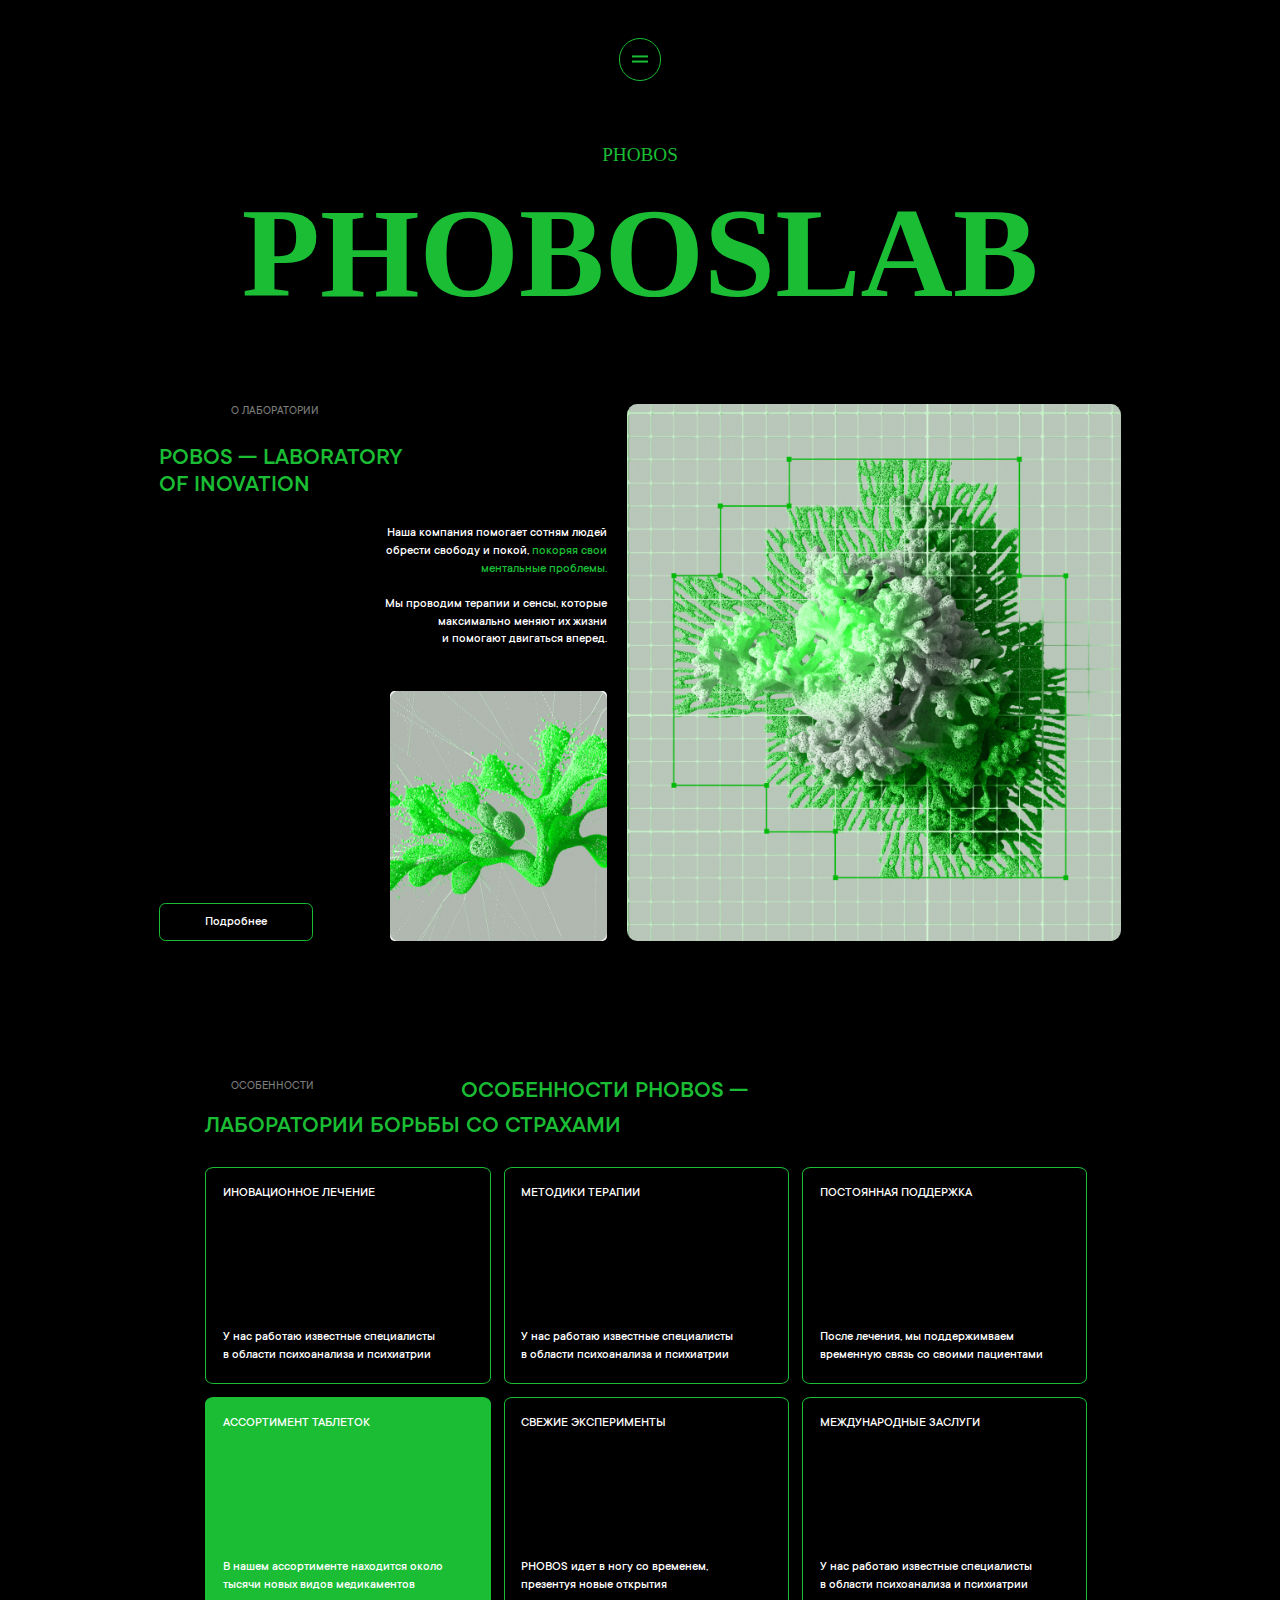
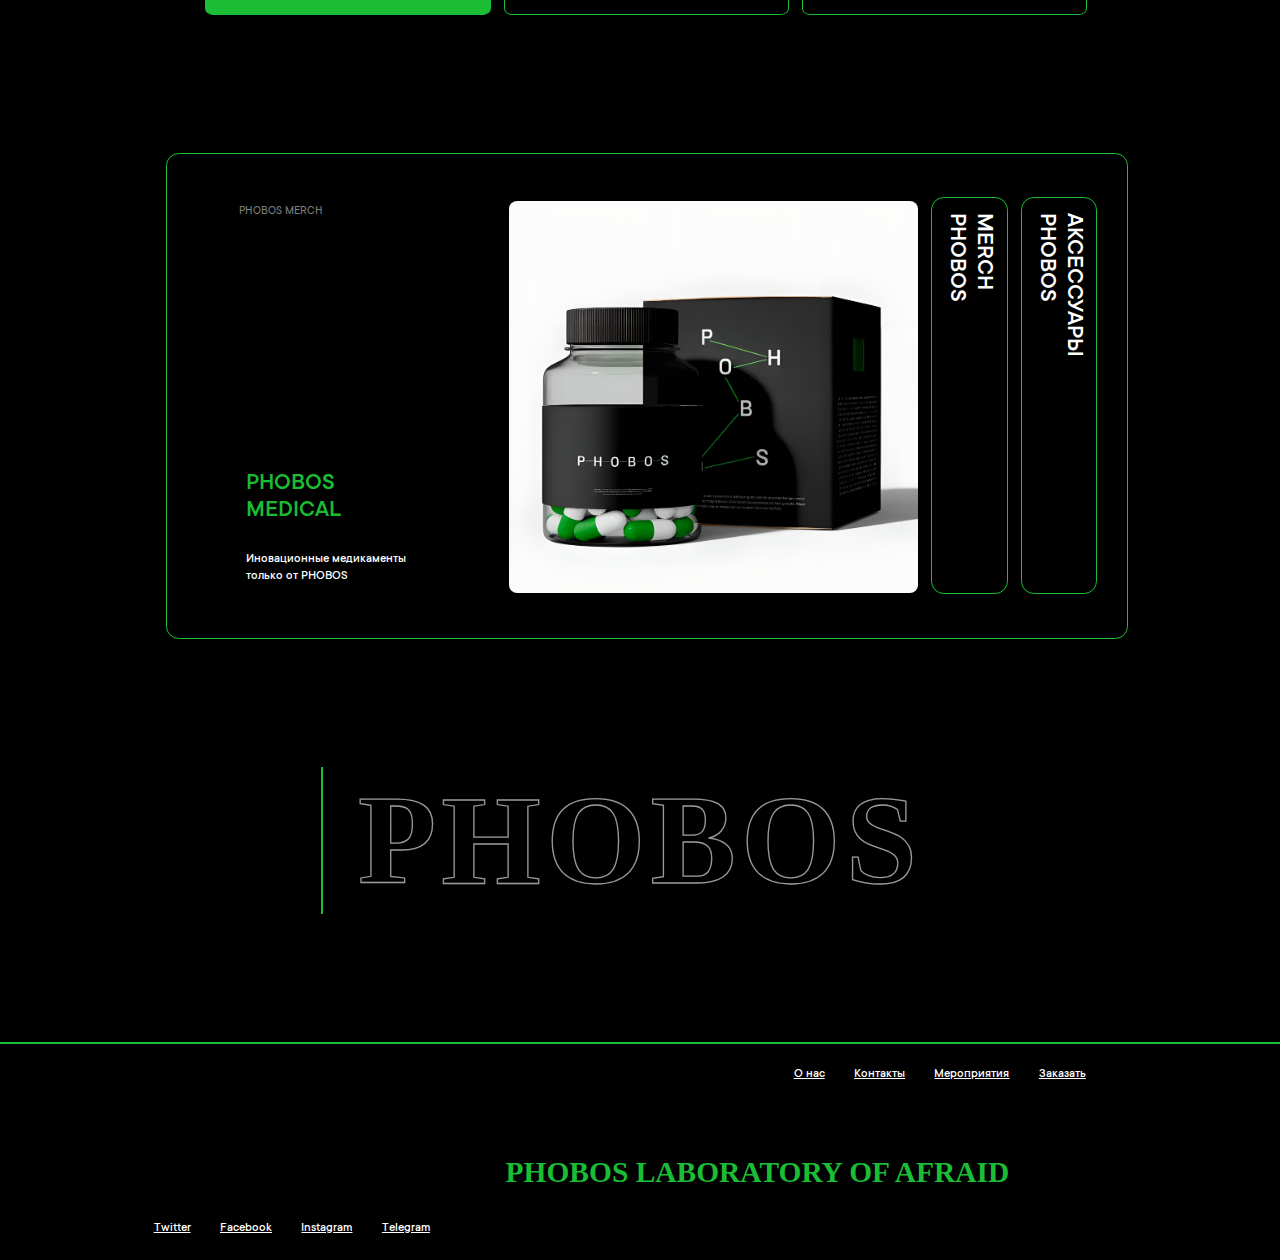
==== aboutus.html @ 40f947c8 "Add files via upload" ====
<!DOCTYPE html>
<html lang="en">
<head>
    <meta charset="UTF-8">
    <meta name="viewport" content="width=device-width, initial-scale=1.0">
    <link rel="stylesheet" href="stylesheets/style.css" type="text/css">
    <link rel="stylesheet" href="stylesheets/aboutus.css" type="text/css">
    <title>PHOBOS</title>
    <link rel="icon" type="image/x-icon" href="images/icon.svg">
</head>
<body>
    <div class="menu-block">
        <nav class="menu-nav">
          <a href="aboutus.html"><span class="maincolor">о нас</span></a>
          <a href="phobosmerch.html">заказать</a>
          <a href="index.html">контакты</a>
          <a href="phobosevent.html">мероприятия</a>
        </nav>
        
        <a href="main.html" class="menu-btn">
          <span></span>
        </a>
        
    </div>

    <a href="main.html" class="phobos_menu">phobos</a>

    <h1>Phoboslab</h1>

    <div class="block1">
        <div class="block1_0  _anim-items _anim_no_hide">
            <h5>О ЛАБОРАТОРИИ</h5>
            <h6 class="colortext">pobos — laboratory <br> of inovation</h6>
            <p class="mainp">Наша компания помогает сотням людей <br> обрести свободу и покой, <span class="colortext">покоряя свои <br> ментальные проблемы.</span> <br> <br> Мы проводим терапии и сенсы, которые <br> максимально меняют их жизни <br> и помогают двигаться вперед.</p>
            <div class="picandbutton">
                <button class="btn-go">
                    <span class="text-container">
                      <span class="text">Подробнее</span>
                    </span>
                </button>
                <img src="images/aboutuspic1.jpg" alt="" class="aboutuspic1">
            </div>
        </div>
        <div class="block1_1 _anim-items _anim_no_hide">
            <img src="images/aboutuspic2.jpg" alt="" class="aboutuspic2">
        </div>
    </div>

    <div class="block2">
        <div class="block2_0  _anim-items _anim_no_hide">
            <h5 class="h5_2">ОСОБЕННОСТИ</h5>
            <h6 class="colortext" id="h6one">особенности phobos — </h6>
            <h6 class="colortext" id="h6two">лаборатории борьбы со страхами</h6>
            <div class="wrapper">
                <div class="grid">
                    <p class="title1">ИНОВАЦИОННОЕ ЛЕЧЕНИЕ</p>
                    <p class="text1">У нас работаю известные специалисты <br> в области психоанализа и психиатрии</p>
                </div>
                <div class="grid">
                    <p class="title1">МЕТОДИКИ ТЕРАПИИ</p>
                    <p class="text1">У нас работаю известные специалисты <br> в области психоанализа и психиатрии</p>
                </div>
                <div class="grid">
                    <p class="title1">ПОСТОЯННАЯ ПОДДЕРЖКА</p>
                    <p class="text1">После лечения, мы поддержимваем <br> временную связь со своими пациентами</p>
                </div>
                <div class="grid colorgrid">
                    <p class="title1">АССОРТИМЕНТ ТАБЛЕТОК</p>
                    <p class="text1">В нашем ассортименте находится около <br> тысячи новых видов медикаментов</p>
                </div>
                <div class="grid">
                    <p class="title1">СВЕЖИЕ ЭКСПЕРИМЕНТЫ</p>
                    <p class="text1">PHOBOS идет в ногу со временем, <br> презентуя новые открытия</p>
                </div>
                <div class="grid">
                    <p class="title1">МЕЖДУНАРОДНЫЕ ЗАСЛУГИ</p>
                    <p class="text1">У нас работаю известные специалисты <br> в области психоанализа и психиатрии</p>
                </div>
            </div>
        </div>
    </div>

    <div class="block3">
        <h5 class="h5_3">PHOBOS MERCH</h5>
        <div class="merch">
            <div>
                <h6 class="colortext">phobos <br> medical</h6>
                <p>Иновационные медикаменты <br> только от PHOBOS</p>
            </div>
            <div>
                <img src="images/aboutuspic3.png" alt="" class="aboutuspic3">
            </div>
            <div class="merchostphobos">
                <h6 class="transformtext">merch <br> phobos</h6>
            </div>
            <div class="merchostphobos merch_end">
                <h6 class="transformtext">Аксессуары <br> phobos</h6>
            </div>
        </div>
    </div>

    <button data-text="Awesome" class="button">
        <span class="actual-text">&nbsp;PHOBOS&nbsp;</span>
        <span class="hover-text" aria-hidden="true">&nbsp;PHOBOS&nbsp;</span>
    </button>

    <div class="footer">
        <hr class="hrdone">
        <nav>
          <ul class="ulfooter">
            <li class="lifooter">О нас</li>
            <li class="lifooter">Контакты</li>
            <li class="lifooter"><span class="colortext"></span>Мероприятия</span></li>
            <li class="lifooter">Заказать</li>
          </ul>
        </nav>
    
        <h2 class="h2footer">PHOBOS LABORATORY OF AFRAID</h2>
    
        <nav>
          <ul class="ulfooter end">
            <li class="lifooter">Twitter</li>
            <li class="lifooter">Facebook</li>
            <li class="lifooter">Instagram</li>
            <li class="lifooter">Telegram</li>
          </ul>
        </nav>
        
    </div>



    <script src="https://cdnjs.cloudflare.com/ajax/libs/jquery/3.3.1/jquery.min.js"></script>
    <script src="javascript/js.js"></script>
</body>
</html>
---- stylesheets/style.css ----
@import "reset.css";
@import "font-PPTelegraf.css";
@import "font-TTCommons.css";
@import "content.css";
---- stylesheets/aboutus.css ----
.block1 {
    display: flex;
    justify-content: center;
    margin-top: 6.8vw;
}

.block1_1 {
    display: flex;
    justify-content: space-between;
}


.block1_1 {
    transform: translate(120%,0);
    opacity: 0;
    transition: 0.8s ease 0s;
}

.block1_1._active {
    transform: translate(0);
    opacity: 1;
    transition: 0.8s ease 0.4s;
}

.block1_0 {
    transform: translate(-120%, 0);
    opacity: 0;
    transition: 0.8s ease 0s;
}

.block1_0._active {
    transform: translate(0);
    opacity: 1;
    transition: 0.8s ease 0.4s;
}


h5 {
    font-family: 'TTCommons-Regular';
    font-size: 0.9vw;
    line-height: 138.5%;
    color: rgba(255, 255, 255, 0.5);
    margin-left: 5.6vw;
}

.h5_2 {
    margin-left: 2vw;
}

.mainp {
    text-align: right;
}

.aboutuspic1 {
    width: 17vw;
    height: auto;
    margin-top: 2.5vw;
    float: right;
    transition: 0.4s ease;
}

.aboutuspic1:hover {
    transform: scale(1.02);
}

.aboutuspic2 {
    width: 38.6vw;
    height: auto;
    margin-left: 1.5vw;
    transition: 0.4s ease;
}

.aboutuspic2:hover {
    transform: scale(1.02);
}

.picandbutton {
    display: flex;
    justify-content: space-between;
    align-items: flex-end;
}


.btn-go {
    display: block;
    box-sizing: border-box;
    width: 12vw;
    height: 3vw;
    border: 0.12vw solid #1ABD34;
    background-color: transparent;
    border-radius: 0.5vw;
    margin-right: 6vw;
    cursor: pointer;
    transition: all 1s;
    position: relative;
    overflow: hidden;
  
    &
    span {
      color: #ffffff;
    font-family: 'TTCommons-Medium';
    font-weight: 500;
    font-size: 1vw;
    }
}


.block2 {
    display: flex;
    flex-direction: column;
    align-items: center;
    margin-top: 10.8vw;
    margin-left: 1vw;
}

.block2_0 {
    transform: translate(0, 120%);
    opacity: 0;
    transition: 0.8s ease 0s;
}

.block2_0._active {
    transform: translate(0);
    opacity: 1;
    transition: 0.8s ease 0.4s;
}

#h6one {
    margin-top: -1.3vw;
    margin-left: 20vw;
}

#h6two {
    margin-top: -1.3vw;
}

.wrapper {
    display: grid;
    grid-template-columns: repeat(3, 0fr);
    grid-column-gap: 1vw;
    grid-row-gap: 1vw;
}

.grid {
    width: 22.3vw;
    height: 17vw;
    border-radius: 3%;
    border: 0.12vw solid #1ABD34;
    display: flex;
    justify-content: space-between;
    flex-direction: column;
    transition: 0.6s ease;
}

.grid:hover {
    background-color: #1ABD34;
    transform: scale(1.02);
}

.colorgrid {
    background-color: #1ABD34;
}
 
.title1, .text1 {
    margin-left: 1.3vw;
}

.title1 {
    margin-top: 1.3vw;
}

.text1 {
    margin-bottom: 0.7vw;
}



.block3 {
    display: flex;
    margin-left: 13vw;
    margin-top: 10.8vw;
    width: 75.1vw;
    height: 38vw;
    border-radius: 1vw;
    border: 0.12vw solid #1ABD34;
}

.h5_3 {
    margin-top: 50px;
}

.merch {
    display: flex;
    flex-direction: row;
    align-items: flex-end;
    margin-left: -6vw;
    margin-bottom: 3.3vw;
}

.aboutuspic3 {
    width: 32vw;
    height: auto;
    margin-left: 8vw;
}

.merchostphobos {
    width: 6vw;
    height: 31vw;
    border-radius: 1vw;
    border: 0.12vw solid #1ABD34;
    margin-left: 1vw;
    margin-bottom: 0.2vw;
}

.merch_end {
    float: left;
}

.transformtext {
    transform: rotate(90deg);
    text-align: end;
}


.button {
    height: auto;
    background: transparent;
    padding: 0;
    border: none;
    display: block;
    margin: 10vw auto;
  }
  

  .button {
    letter-spacing: 0.4vw;
    text-decoration: none;
    font-size: 10vw;
    font-family: 'pp-telegraf-ultra';
    font-weight: 800;
    position: relative;
    text-transform: uppercase;
    color: transparent;
    -webkit-text-stroke: 0.1vw rgba(255,255,255,0.6);
  }

  .hover-text {
    position: absolute;
    box-sizing: border-box;
    content: attr(data-text);
    color: #1ABD34;
    width: 0vw;
    inset: 0;
    border-right: 0.17vw solid #1ABD34;
    overflow: hidden;
    transition: 0.5s;
    -webkit-text-stroke: 0.1vw #1ABD34;
  }

  .button:hover .hover-text {
    width: 100%;
    filter: drop-shadow(0 0 0.6vw #1ABD34);
  }


  ul {
    margin-top: 1.7vw;
}
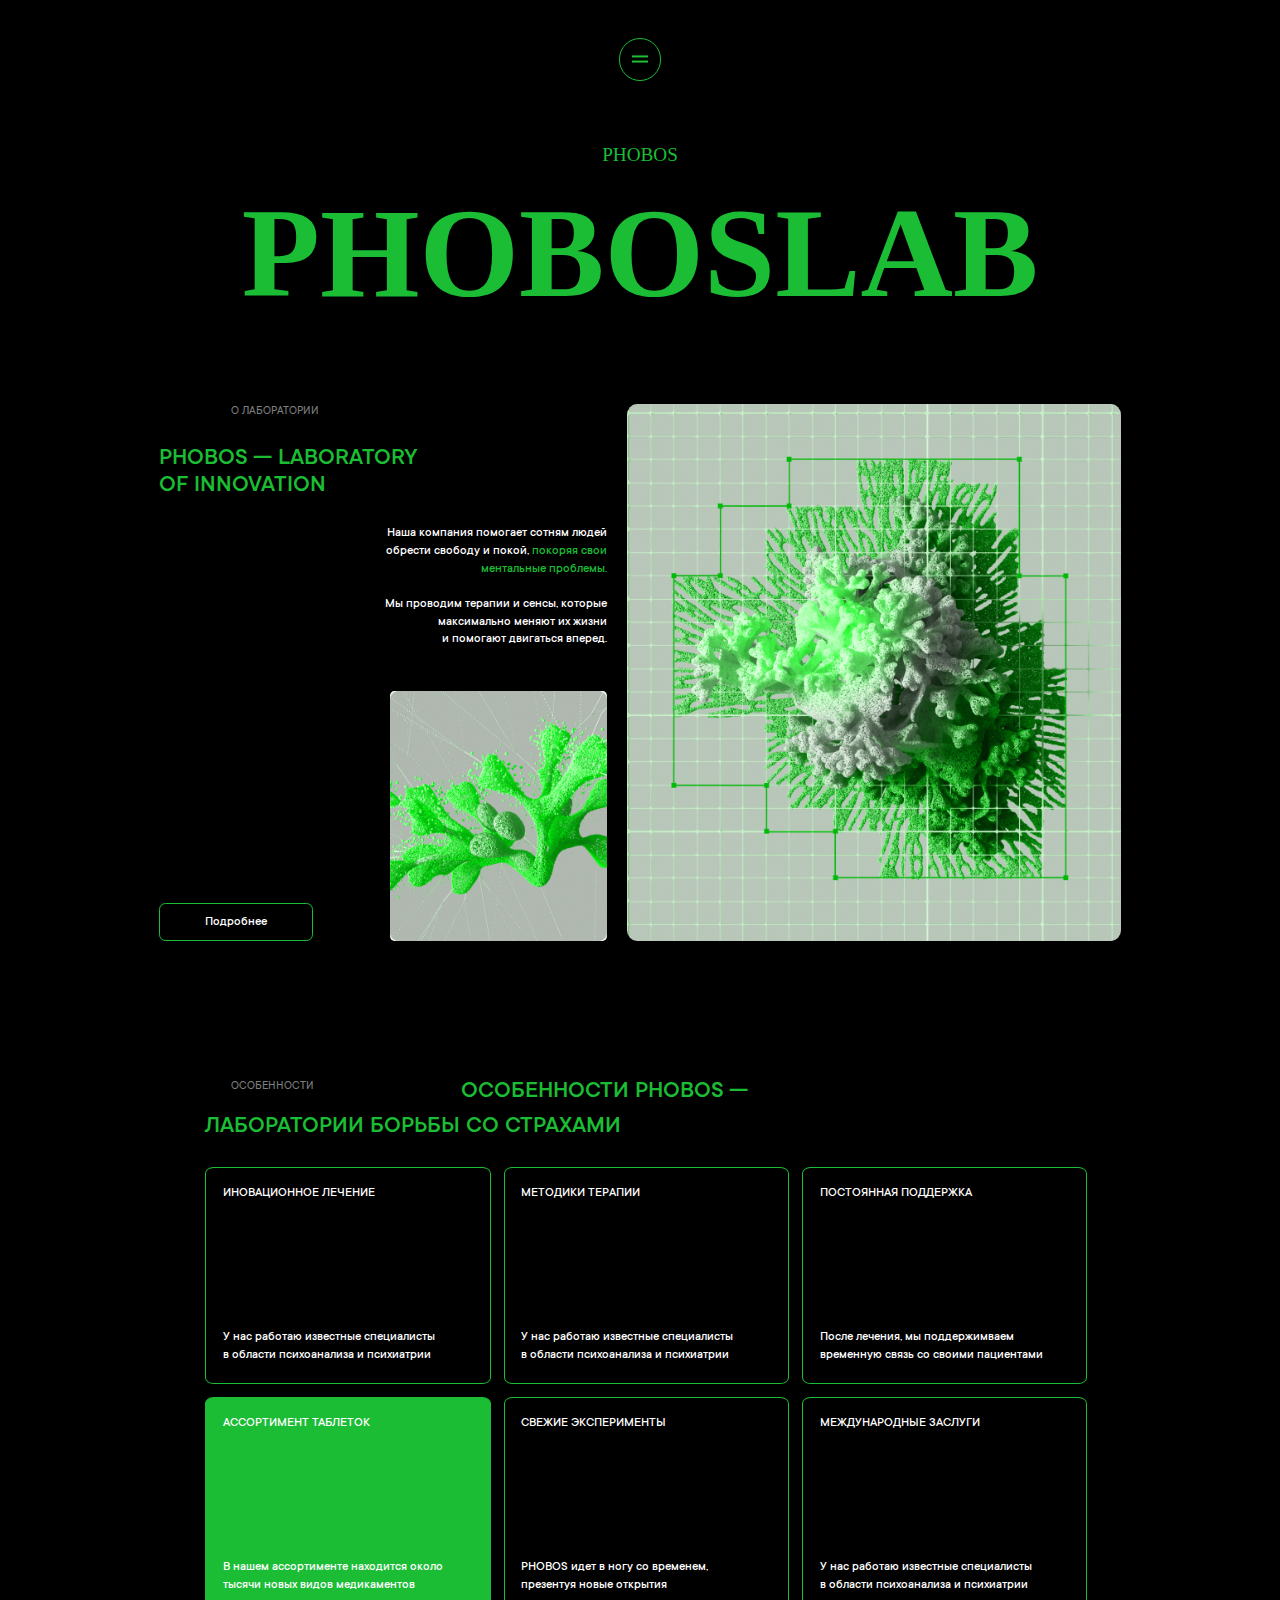
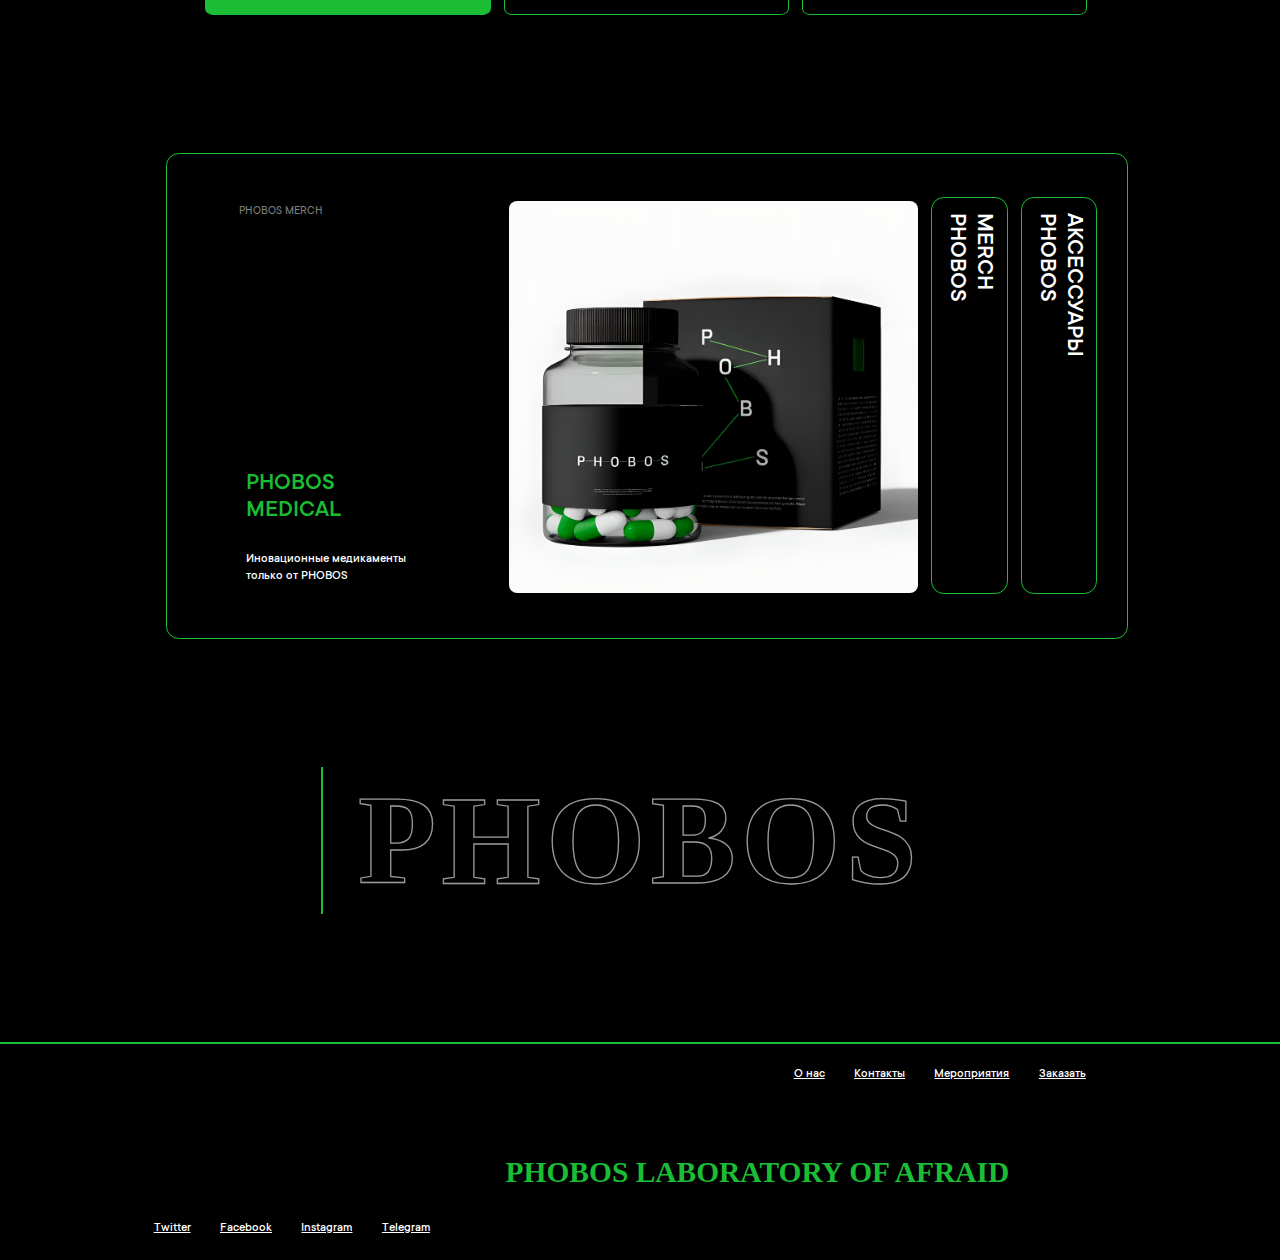
==== commit 861c5429: "Update aboutus.html" ====
--- a/aboutus.html
+++ b/aboutus.html
@@ -13,11 +13,11 @@
         <nav class="menu-nav">
           <a href="aboutus.html"><span class="maincolor">о нас</span></a>
           <a href="phobosmerch.html">заказать</a>
-          <a href="index.html">контакты</a>
+          <a href="content.html">контакты</a>
           <a href="phobosevent.html">мероприятия</a>
         </nav>
         
-        <a href="main.html" class="menu-btn">
+        <a href="index.html" class="menu-btn">
           <span></span>
         </a>
         
@@ -30,7 +30,7 @@
     <div class="block1">
         <div class="block1_0  _anim-items _anim_no_hide">
             <h5>О ЛАБОРАТОРИИ</h5>
-            <h6 class="colortext">pobos — laboratory <br> of inovation</h6>
+            <h6 class="colortext">phobos — laboratory <br> of innovation</h6>
             <p class="mainp">Наша компания помогает сотням людей <br> обрести свободу и покой, <span class="colortext">покоряя свои <br> ментальные проблемы.</span> <br> <br> Мы проводим терапии и сенсы, которые <br> максимально меняют их жизни <br> и помогают двигаться вперед.</p>
             <div class="picandbutton">
                 <button class="btn-go">
@@ -133,4 +133,4 @@
     <script src="https://cdnjs.cloudflare.com/ajax/libs/jquery/3.3.1/jquery.min.js"></script>
     <script src="javascript/js.js"></script>
 </body>
-</html>+</html>
--- a/stylesheets/aboutus.css
+++ b/stylesheets/aboutus.css
@@ -1,3 +1,6 @@
+
+/* 1 блок | phobos — laboratory of innovation */
+
 .block1 {
     display: flex;
     justify-content: center;
@@ -8,7 +11,6 @@
     display: flex;
     justify-content: space-between;
 }
-
 
 .block1_1 {
     transform: translate(120%,0);
@@ -33,7 +35,6 @@
     opacity: 1;
     transition: 0.8s ease 0.4s;
 }
-
 
 h5 {
     font-family: 'TTCommons-Regular';
@@ -79,7 +80,6 @@
     justify-content: space-between;
     align-items: flex-end;
 }
-
 
 .btn-go {
     display: block;
@@ -105,6 +105,8 @@
 }
 
 
+/* 2 блок | особенности phobos — лаборатории борьбы со страхами */
+
 .block2 {
     display: flex;
     flex-direction: column;
@@ -174,6 +176,7 @@
 }
 
 
+/* 3 блок | PHOBOS MERCH */
 
 .block3 {
     display: flex;
@@ -221,6 +224,8 @@
     text-align: end;
 }
 
+
+/* 4 блок | PHOBOS ANIMATE */
 
 .button {
     height: auto;
@@ -265,4 +270,4 @@
 
   ul {
     margin-top: 1.7vw;
-}+}
